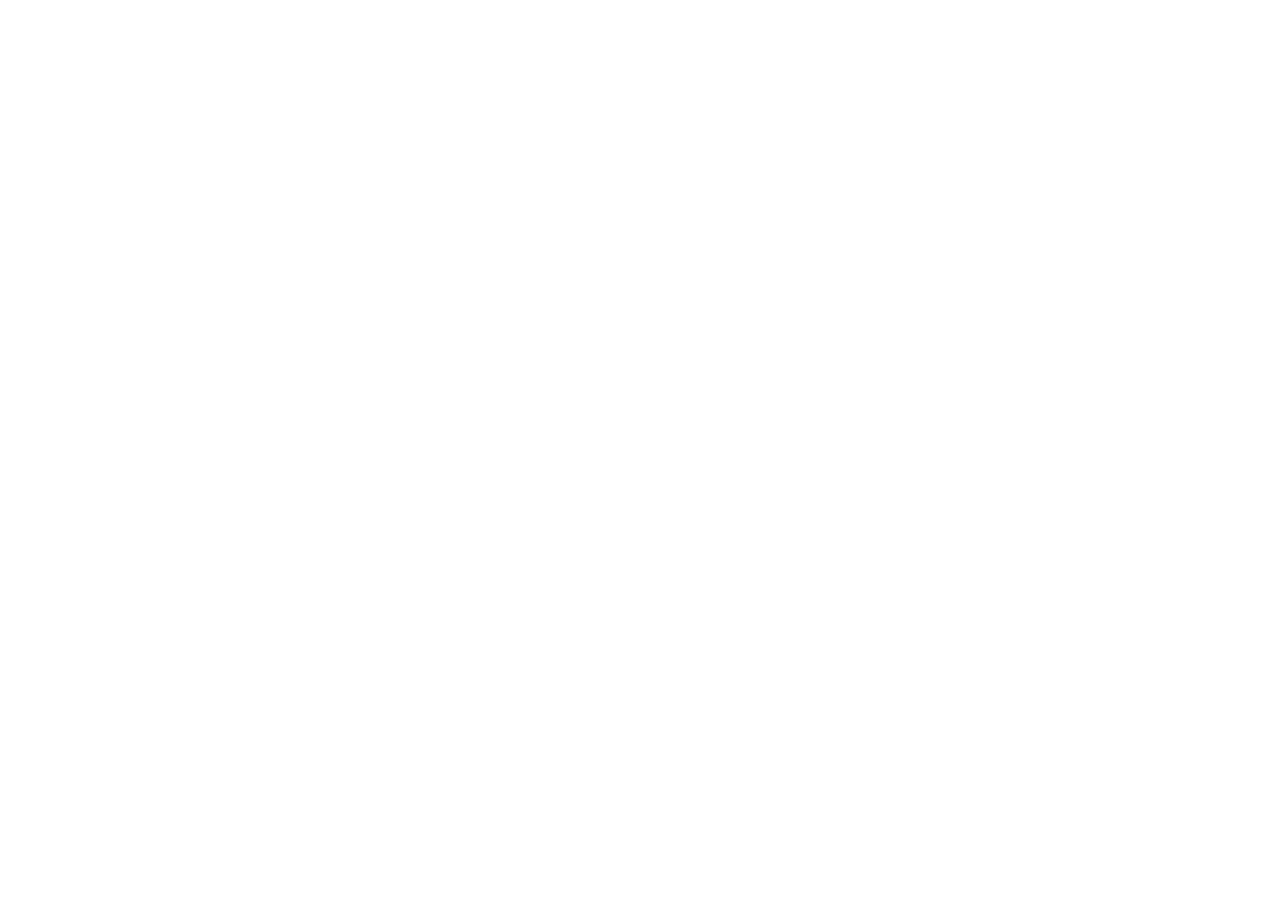
==== html/index.html @ b88c1701 "First commit." ====
<!DOCTYPE html>
<html lang="en">
<head>
  <meta charset="UTF-8">
  <meta name="viewport" content="width=device-width, initial-scale=1.0">
  <title>Andrea Ágredas</title>
  <link rel="stylesheet" href="css/styles.css">
  <link rel="shortcut icon" href="img/favicon.ico">   <!-- Icon Page SOLUCIONAR -->
  
</head>
<body>
  
  <div id="header">
    <div class="header1">
      <div class="name"></div>
    </div>
    <div class="header2">
      <div class="home"></div>
      <div class="aboutme"></div>
      <div class="portfolio"></div>
      <div class="contact"></div>
    </div>


  </div>
</body>
</html>
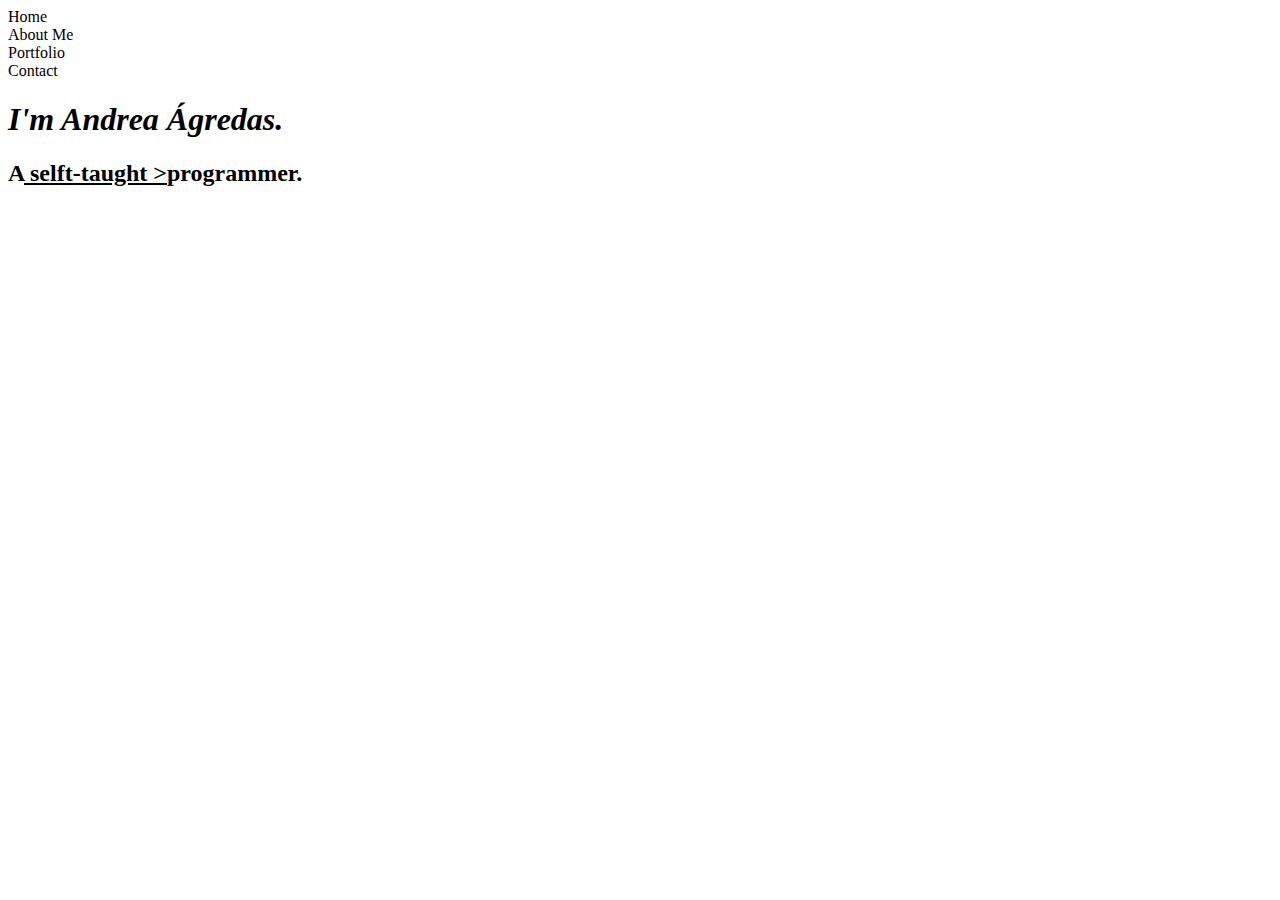
==== commit 33c5d21c: "Structure of Home and About Me pages." ====
--- a/html/index.html
+++ b/html/index.html
@@ -4,24 +4,28 @@
   <meta charset="UTF-8">
   <meta name="viewport" content="width=device-width, initial-scale=1.0">
   <title>Andrea Ágredas</title>
-  <link rel="stylesheet" href="css/styles.css">
-  <link rel="shortcut icon" href="img/favicon.ico">   <!-- Icon Page SOLUCIONAR -->
+  <link rel="stylesheet" href="../css/style.css">
+  <link rel="shortcut icon" href="../img/favicon.ico">   <!-- Icon Page MEJORAR -->
   
 </head>
 <body>
-  
+
   <div id="header">
     <div class="header1">
       <div class="name"></div>
     </div>
     <div class="header2">
-      <div class="home"></div>
-      <div class="aboutme"></div>
-      <div class="portfolio"></div>
-      <div class="contact"></div>
+      <div class="home">Home</div>
+      <div class="aboutme">About Me</div>
+      <div class="portfolio">Portfolio</div>
+      <div class="contact">Contact</div>
     </div>
 
-
+    <div id="section">
+      <h1><em>I'm Andrea Ágredas.</em></h1>
+      <H2>A<span class="selft"> selft-taught ></span>programmer.</H2>
+    </div>
+    
   </div>
 </body>
 </html>--- a/css/style.css
+++ b/css/style.css
@@ -0,0 +1,3 @@
+.selft{
+  text-decoration: underline;
+}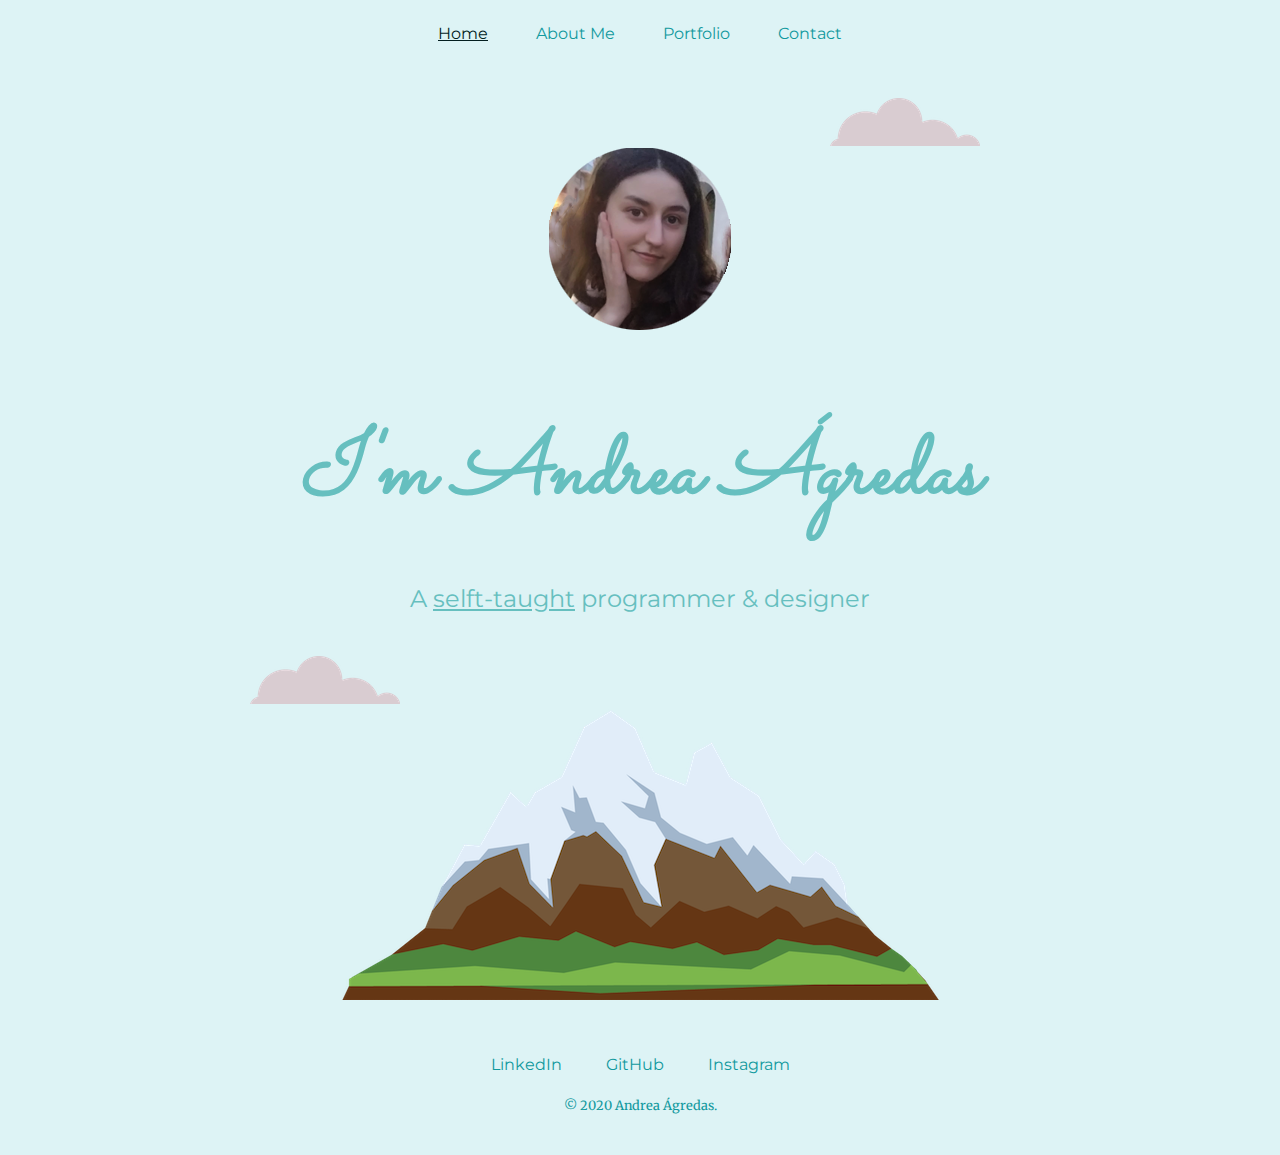
==== commit ba1dcacd: "Changes to Home page and images added." ====
--- a/html/index.html
+++ b/html/index.html
@@ -5,27 +5,37 @@
   <meta name="viewport" content="width=device-width, initial-scale=1.0">
   <title>Andrea Ágredas</title>
   <link rel="stylesheet" href="../css/style.css">
-  <link rel="shortcut icon" href="../img/favicon.ico">   <!-- Icon Page MEJORAR -->
+  <link rel="shortcut icon" href="../img/favicon.ico">
+  <link href="https://fonts.googleapis.com/css2?family=Merriweather&family=Montserrat&family=Sacramento&display=swap" rel="stylesheet">
   
 </head>
 <body>
 
   <div id="header">
-    <div class="header1">
-      <div class="name"></div>
+    <div class="header2">
+      <div class="menu home"><span class="selft">Home</span></div>
+      <div class="menu aboutme">About Me</div>
+      <div class="menu portfolio">Portfolio</div>
+      <div class="menu contact">Contact</div>
     </div>
-    <div class="header2">
-      <div class="home">Home</div>
-      <div class="aboutme">About Me</div>
-      <div class="portfolio">Portfolio</div>
-      <div class="contact">Contact</div>
-    </div>
+  </div>
 
-    <div id="section">
-      <h1><em>I'm Andrea Ágredas.</em></h1>
-      <H2>A<span class="selft"> selft-taught ></span>programmer.</H2>
-    </div>
-    
+  <div id="middle">
+    <img src="../img/profile_picture.png" alt="profile-picture">
+    <img class="top-cloud" src="../img/cloud.png" alt="cloud-img">
+    <h1><em>I'm Andrea Ágredas</em></h1>
+    <h2>A <span class="selft">selft-taught</span> programmer & designer</h2>
+    <img class="bottom-cloud" src="../img/cloud.png" alt="cloud-img">
+    <img src="../img/mountain.png" alt="mountain-img">
   </div>
+
+
+  <div id="footer">
+    <a class="footer-link" href="https://www.linkedin.com/in/andrea-%C3%A1gredas-marco-3aa58b1aa/" target="_blank">LinkedIn</a>
+    <a class="footer-link" href="https://github.com/Agredas" target="_blank">GitHub</a>
+    <a class="footer-link" href="https://www.instagram.com/_.suzu_tvar._/?hl=es" target="_blank">Instagram</a>
+    <p class="copyright" >© 2020 Andrea Ágredas.</p>
+  </div>
+
 </body>
 </html>--- a/css/style.css
+++ b/css/style.css
@@ -1,3 +1,97 @@
+body{
+  color: #40514E;
+  margin: 0;
+  text-align: center;
+  font-family: 'Merriweather', serif;
+}
+
+#header{
+  display: flex;
+  flex-direction: row;
+  height: 3em;
+  width: auto;
+  background-color: #ddf3f5;
+  justify-content: center;
+}
+
+.header2{
+  display: flex;
+  flex-direction: row;
+  justify-content: space-around;
+  height: 3em;
+  width: auto;
+}
+
+.menu{
+  margin: 1.5em;
+  color: #11999E;
+  font-family: 'Montserrat', sans-serif;
+}
+
+.home{
+  color: #031e1f
+}
+
+.menu:hover {
+  color: #031e1f;
+}
+
+#middle{
+  background-color: #ddf3f5;
+  position: relative;
+  padding-top: 100px;
+}
+
+
+h1{
+  margin: 50px auto 0 auto;
+  font-family: 'Sacramento', cursive;
+  font-size: 5.625rem;
+  color: #66BFBf;
+  line-height: 2;
+}
+
+h2{
+  font-family: 'Montserrat', sans-serif;
+  color: #66BFBf;
+  font-weight: normal;
+  padding-bottom: 10px;
+}
+
 .selft{
   text-decoration: underline;
+}
+
+.top-cloud{
+  position: absolute;
+  right: 300px;
+  top: 50px;
+}
+
+.bottom-cloud{
+  position: absolute;
+  left: 250px;
+  bottom: 300px;
+}
+
+#footer{
+  background-color: #ddf3f5;
+  padding: 50px 0 20px 0;
+}
+
+a{
+  color: #11999E;
+  font-family: 'Montserrat', sans-serif;
+  margin: 10px 20px;
+  text-decoration: none;
+}
+
+a:hover {
+  color: #031e1f;
+}
+
+.copyright{
+  color: #11999E;
+  font-size: 0.8rem;
+  padding: 10px 0;
 }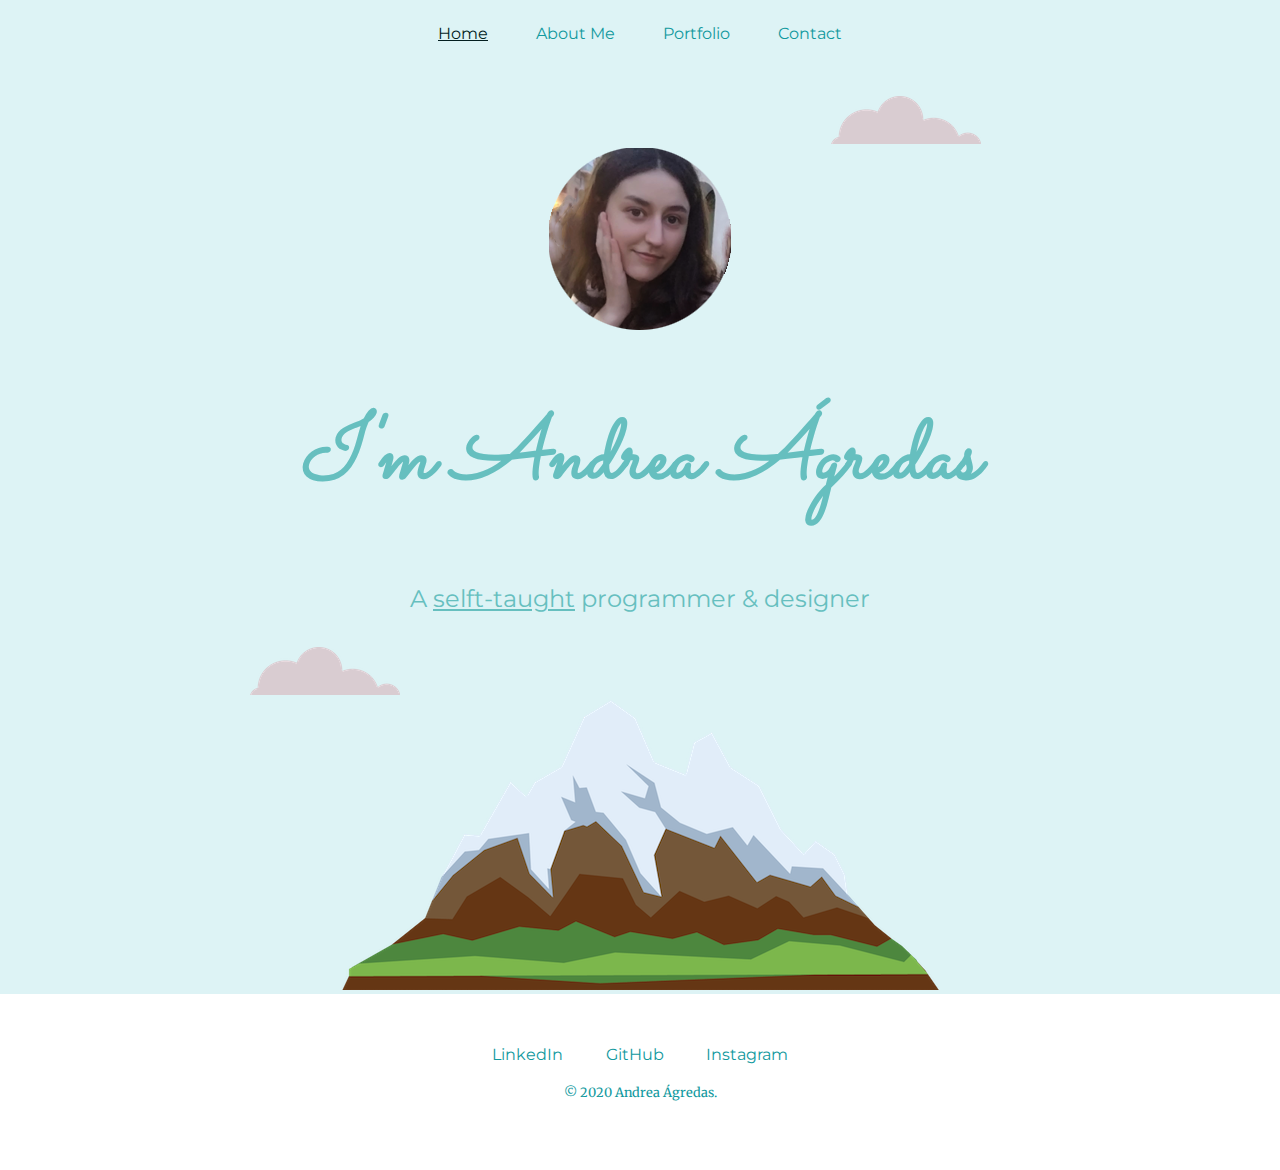
==== commit a69e4b2c: "About Me page finished." ====
--- a/html/index.html
+++ b/html/index.html
@@ -4,7 +4,7 @@
   <meta charset="UTF-8">
   <meta name="viewport" content="width=device-width, initial-scale=1.0">
   <title>Andrea Ágredas</title>
-  <link rel="stylesheet" href="../css/style.css">
+  <link rel="stylesheet" href="../css/styleHome.css">
   <link rel="shortcut icon" href="../img/favicon.ico">
   <link href="https://fonts.googleapis.com/css2?family=Merriweather&family=Montserrat&family=Sacramento&display=swap" rel="stylesheet">
   
@@ -14,9 +14,9 @@
   <div id="header">
     <div class="header2">
       <div class="menu home"><span class="selft">Home</span></div>
-      <div class="menu aboutme">About Me</div>
-      <div class="menu portfolio">Portfolio</div>
-      <div class="menu contact">Contact</div>
+      <a class="menu aboutme" href="aboutme.html">About Me</a>
+      <a class="menu portfolio" href="portfolio.html">Portfolio</a>
+      <a class="menu contact" href="contact.html">Contact</a>
     </div>
   </div>
 
--- a/css/styleHome.css
+++ b/css/styleHome.css
@@ -0,0 +1,96 @@
+body{
+  color: #40514E;
+  margin: 0;
+  text-align: center;
+  font-family: 'Merriweather', serif;
+}
+
+#header{
+  display: flex;
+  flex-direction: row;
+  height: 3em;
+  width: auto;
+  background-color: #ddf3f5;
+  justify-content: center;
+}
+
+.header2{
+  display: flex;
+  flex-direction: row;
+  justify-content: space-around;
+  height: 3em;
+  width: auto;
+}
+
+.menu{
+  margin: 1.5em;
+  color: #11999E;
+  font-family: 'Montserrat', sans-serif;
+  cursor: pointer;
+}
+
+.home{
+  color: #031e1f;
+  cursor: default;
+}
+
+.selft{
+  text-decoration: underline;
+}
+
+.menu:hover {
+  color: #031e1f;
+}
+
+#middle{
+  background-color: #ddf3f5;
+  position: relative;
+  padding-top: 6.25em;
+}
+
+
+h1{
+  font-family: 'Sacramento', cursive;
+  font-size: 5.6em;
+  color: #66BFBf;
+}
+
+h2{
+  font-family: 'Montserrat', sans-serif;
+  color: #66BFBf;
+  font-weight: normal;
+}
+
+
+.top-cloud{
+  position: absolute;
+  right: 18.7em;
+  top: 3em;
+}
+
+.bottom-cloud{
+  position: absolute;
+  left: 15.6em;
+  bottom: 18.7em;
+}
+
+#footer{
+  padding: 3.1em 0 3.1em 0;
+}
+
+a{
+  color: #11999E;
+  font-family: 'Montserrat', sans-serif;
+  margin: 0.6em 1.2em;
+  text-decoration: none;
+}
+
+a:hover {
+  color: #031e1f;
+}
+
+.copyright{
+  color: #11999E;
+  font-size: 0.8em;
+  padding: 0.6em 0;
+}